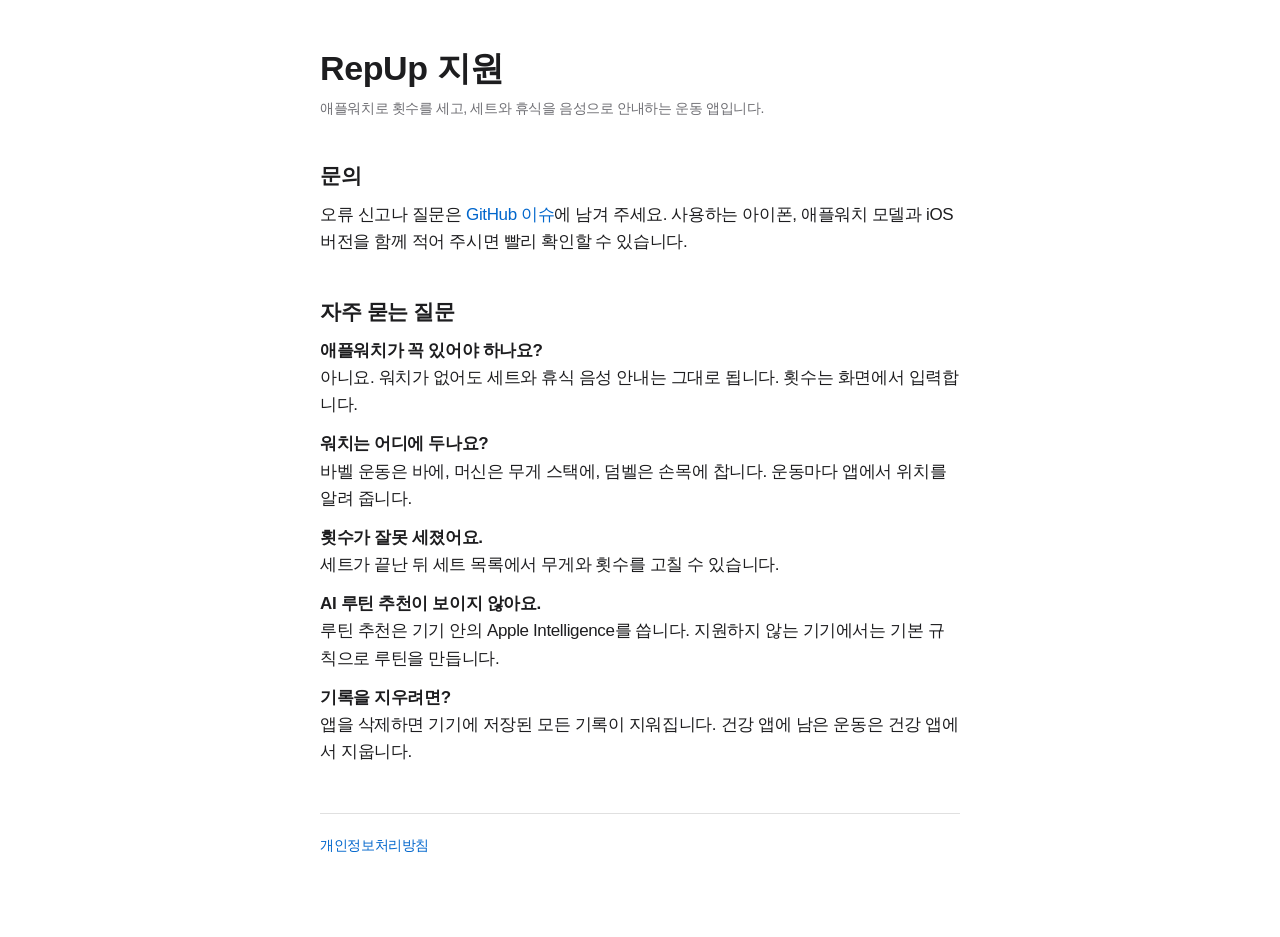
==== index.html @ 102eb181 "Add RepUp support and privacy pages for the App Store listing Co-Authored-By: Claude Opus 5.5 <norep" ====
<!doctype html>
<html lang="ko">
<head>
<meta charset="utf-8">
<meta name="viewport" content="width=device-width, initial-scale=1">
<title>RepUp 지원</title>
<link rel="stylesheet" href="style.css">
</head>
<body>
<main>
<h1>RepUp 지원</h1>
<p class="muted">애플워치로 횟수를 세고, 세트와 휴식을 음성으로 안내하는 운동 앱입니다.</p>

<h2>문의</h2>
<p>오류 신고나 질문은 <a href="https://github.com/shinehyeuk-pixel/repup-support/issues">GitHub 이슈</a>에 남겨 주세요. 사용하는 아이폰, 애플워치 모델과 iOS 버전을 함께 적어 주시면 빨리 확인할 수 있습니다.</p>

<h2>자주 묻는 질문</h2>
<p><strong>애플워치가 꼭 있어야 하나요?</strong><br>
아니요. 워치가 없어도 세트와 휴식 음성 안내는 그대로 됩니다. 횟수는 화면에서 입력합니다.</p>
<p><strong>워치는 어디에 두나요?</strong><br>
바벨 운동은 바에, 머신은 무게 스택에, 덤벨은 손목에 찹니다. 운동마다 앱에서 위치를 알려 줍니다.</p>
<p><strong>횟수가 잘못 세졌어요.</strong><br>
세트가 끝난 뒤 세트 목록에서 무게와 횟수를 고칠 수 있습니다.</p>
<p><strong>AI 루틴 추천이 보이지 않아요.</strong><br>
루틴 추천은 기기 안의 Apple Intelligence를 씁니다. 지원하지 않는 기기에서는 기본 규칙으로 루틴을 만듭니다.</p>
<p><strong>기록을 지우려면?</strong><br>
앱을 삭제하면 기기에 저장된 모든 기록이 지워집니다. 건강 앱에 남은 운동은 건강 앱에서 지웁니다.</p>

<nav><a href="privacy/">개인정보처리방침</a></nav>
</main>
</body>
</html>
---- style.css ----
:root { --ink:#1d1d1f; --muted:#6e6e73; --canvas:#fff; --link:#0066cc; --line:#e0e0e0; }
@media (prefers-color-scheme: dark) { :root { --ink:#f5f5f7; --muted:#a1a1a6; --canvas:#000; --link:#2997ff; --line:#2c2c2e; } }
* { box-sizing: border-box; }
body { margin:0; background:var(--canvas); color:var(--ink); font:17px/1.6 -apple-system, BlinkMacSystemFont, "SF Pro Text", "Apple SD Gothic Neo", sans-serif; letter-spacing:-0.374px; }
main { max-width:680px; margin:0 auto; padding:48px 20px 80px; }
h1 { font-size:34px; line-height:1.2; font-weight:600; margin:0 0 8px; }
h2 { font-size:21px; font-weight:600; margin:40px 0 8px; }
p, li { margin:0 0 12px; }
ul { padding-left:20px; }
.muted { color:var(--muted); font-size:14px; }
a { color:var(--link); text-decoration:none; }
nav { border-top:1px solid var(--line); margin-top:48px; padding-top:20px; font-size:14px; }
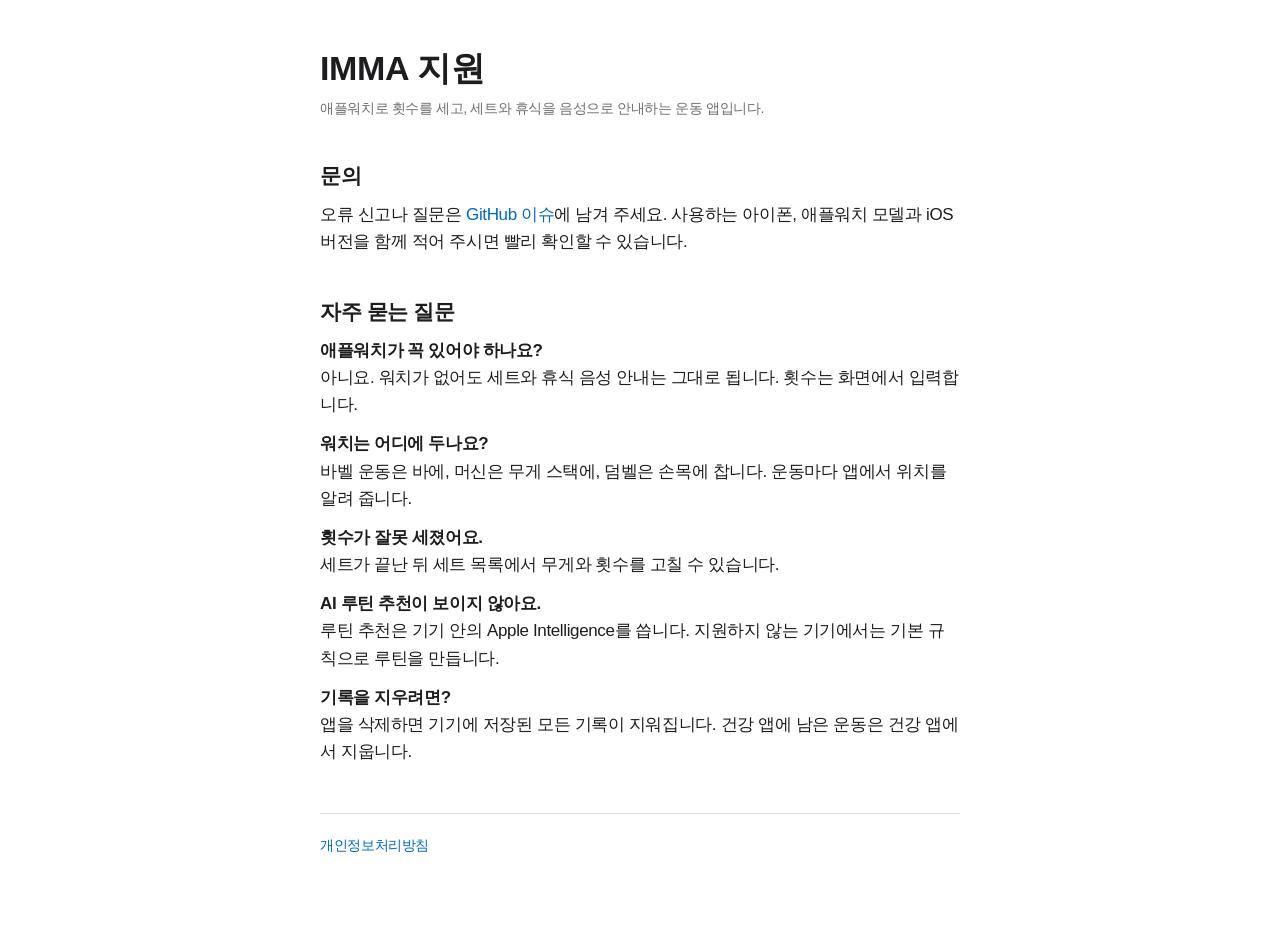
==== commit 589c50da: "Name the app IMMA on the support and privacy pages The app is now IMMA on the App Store too, and thi" ====
--- a/index.html
+++ b/index.html
@@ -3,16 +3,16 @@
 <head>
 <meta charset="utf-8">
 <meta name="viewport" content="width=device-width, initial-scale=1">
-<title>RepUp 지원</title>
+<title>IMMA 지원</title>
 <link rel="stylesheet" href="style.css">
 </head>
 <body>
 <main>
-<h1>RepUp 지원</h1>
+<h1>IMMA 지원</h1>
 <p class="muted">애플워치로 횟수를 세고, 세트와 휴식을 음성으로 안내하는 운동 앱입니다.</p>
 
 <h2>문의</h2>
-<p>오류 신고나 질문은 <a href="https://github.com/shinehyeuk-pixel/repup-support/issues">GitHub 이슈</a>에 남겨 주세요. 사용하는 아이폰, 애플워치 모델과 iOS 버전을 함께 적어 주시면 빨리 확인할 수 있습니다.</p>
+<p>오류 신고나 질문은 <a href="https://github.com/shinehyeuk-pixel/imma-support/issues">GitHub 이슈</a>에 남겨 주세요. 사용하는 아이폰, 애플워치 모델과 iOS 버전을 함께 적어 주시면 빨리 확인할 수 있습니다.</p>
 
 <h2>자주 묻는 질문</h2>
 <p><strong>애플워치가 꼭 있어야 하나요?</strong><br>
